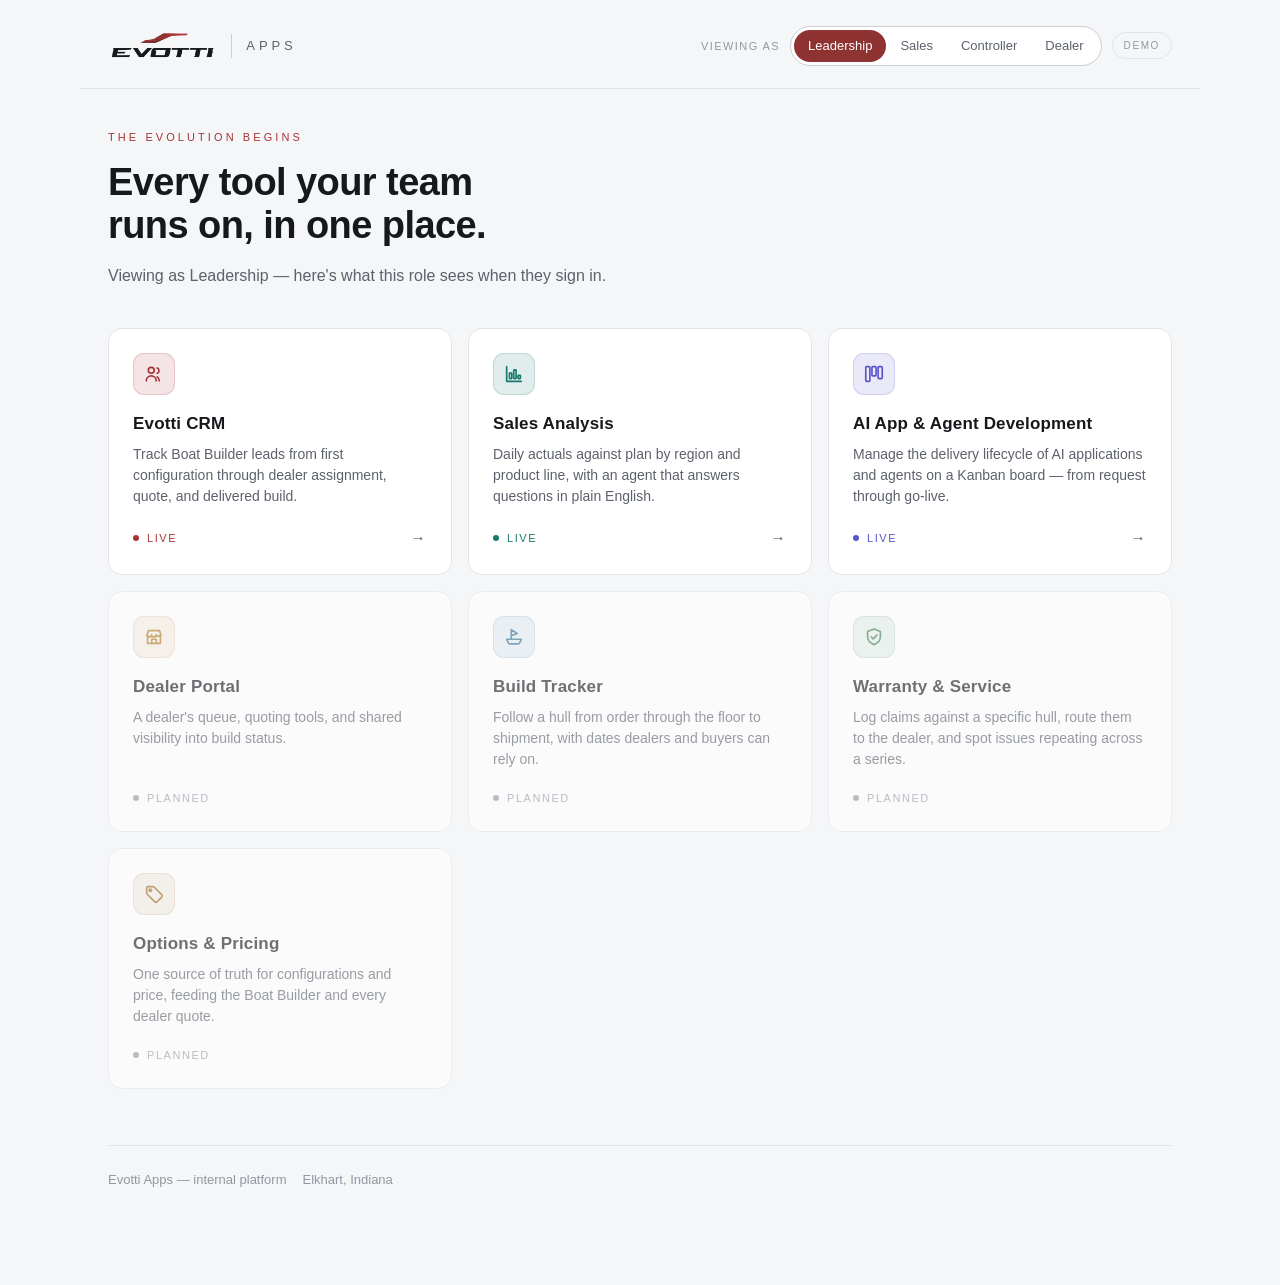
==== index.html @ b9bddeed "Sales data: add dealer grain (dealer x model x date), 10 dealers Prepare for dealer-level analysis b" ====
<!doctype html>
<html lang="en">
<head>
<meta charset="utf-8">
<meta name="viewport" content="width=device-width, initial-scale=1">
<title>Evotti Apps</title>
<meta name="description" content="Internal application platform for Evotti Boats.">
<meta name="robots" content="noindex, nofollow">
<link rel="icon" href="data:image/svg+xml,<svg xmlns='http://www.w3.org/2000/svg' viewBox='0 0 32 32'><rect width='32' height='32' rx='7' fill='%23a83435'/><text x='16' y='24' font-family='Segoe UI,Helvetica,Arial,sans-serif' font-size='21' font-weight='700' fill='%23ffffff' text-anchor='middle'>E</text></svg>">
<link rel="stylesheet" href="/platform/platform.css">
</head>
<body>

<header class="appbar">
  <a class="lockup" href="/">
    <img src="/assets/evotti-logo-black.png" alt="Evotti">
    <span class="rule"></span>
    <span class="sub">Apps</span>
  </a>
  <span class="spacer"></span>
  <div class="switcher">
    <span class="lbl">Viewing as</span>
    <span class="sw-group" id="switch"></span>
    <span class="demo-badge">Demo</span>
  </div>
</header>
<div class="appbar-line"></div>

<div class="wrap">
  <section class="hero">
    <p class="eyebrow" id="eyebrow">The Evolution Begins</p>
    <h1 id="title">Every tool your team runs on, in one place.</h1>
    <p id="sub">&nbsp;</p>
  </section>

  <div id="dealer-pick"></div>
  <main class="grid" id="tiles"></main>

  <div class="foot">
    <span>Evotti Apps &mdash; internal platform</span>
    <span>Elkhart, Indiana</span>
  </div>
</div>

<script>
  // Self-contained demo of the persona-driven platform (no login required).
  // Real access control gets wired up after the demo; this mirrors the model.
  var SVG = function (paths) {
    return '<svg viewBox="0 0 24 24" fill="none" stroke="currentColor" stroke-width="1.8" ' +
      'stroke-linecap="round" stroke-linejoin="round">' + paths + "</svg>";
  };
  var TILES = {
    crm: {
      title: "Evotti CRM",
      desc: "Track Boat Builder leads from first configuration through dealer assignment, quote, and delivered build.",
      href: "/crm/", status: "live", color: "#a83435",
      icon: SVG('<circle cx="9" cy="8" r="3.2"/><path d="M3.6 19.5a5.4 5.4 0 0 1 10.8 0"/><path d="M15.5 5.4a3.2 3.2 0 0 1 0 5.9"/><path d="M17.8 19.5a5.4 5.4 0 0 0-2.3-4.4"/>')
    },
    sales: {
      title: "Sales Analysis",
      desc: "Daily actuals against plan by region and product line, with an agent that answers questions in plain English.",
      href: "/sales/", status: "live", color: "#17786b",
      icon: SVG('<path d="M4 4v16h16"/><rect x="7" y="11" width="2.6" height="6" rx="0.6"/><rect x="11.7" y="7.5" width="2.6" height="9.5" rx="0.6"/><rect x="16.4" y="13.5" width="2.6" height="3.5" rx="0.6"/>')
    },
    voice: {
      title: "Sales — Voice",
      desc: "Ask about sales out loud and hear the answer back — the sales agent, hands-free on your phone.",
      href: "/voice/", status: "live", color: "#7a3fb0",
      icon: SVG('<rect x="9.5" y="3" width="5" height="10" rx="2.5"/><path d="M6.5 10.5a5.5 5.5 0 0 0 11 0"/><path d="M12 16v4"/><path d="M8.5 20h7"/>')
    },
    ai_dev: {
      title: "AI App & Agent Development",
      desc: "Manage the delivery lifecycle of AI applications and agents on a Kanban board — from request through go-live.",
      href: "/dev/", status: "live", color: "#5a54c9",
      icon: SVG('<rect x="3" y="4" width="4.5" height="16" rx="1"/><rect x="9.75" y="4" width="4.5" height="10" rx="1"/><rect x="16.5" y="4" width="4.5" height="13" rx="1"/>')
    },
    dealer_portal: {
      title: "Dealer Portal",
      desc: "A dealer's queue, quoting tools, and shared visibility into build status.",
      href: "#", status: "planned", color: "#b5761f",
      icon: SVG('<path d="M4.5 9.5 6 5h12l1.5 4.5"/><path d="M5 9.5v9.5h14V9.5"/><path d="M4.5 9.5a2.4 2.4 0 0 0 4.9 0 2.4 2.4 0 0 0 4.9 0 2.4 2.4 0 0 0 4.7 0"/><path d="M9.5 19v-4.5h5V19"/>')
    },
    build: {
      title: "Build Tracker",
      desc: "Follow a hull from order through the floor to shipment, with dates dealers and buyers can rely on.",
      href: "#", status: "planned", color: "#2f6f8f",
      icon: SVG('<path d="M4 14.5h16l-1.8 3.8a2 2 0 0 1-1.8 1.2H7.6a2 2 0 0 1-1.8-1.2z"/><path d="M9 14.5V4l6.5 4.2L9 10.5"/>')
    },
    warranty: {
      title: "Warranty & Service",
      desc: "Log claims against a specific hull, route them to the dealer, and spot issues repeating across a series.",
      href: "#", status: "planned", color: "#3f7d54",
      icon: SVG('<path d="M12 3.2 19 6v5.5c0 4.3-2.9 7.3-7 8.8-4.1-1.5-7-4.5-7-8.8V6z"/><path d="M9 12l2.1 2.1L15.2 10"/>')
    },
    pricing: {
      title: "Options & Pricing",
      desc: "One source of truth for configurations and price, feeding the Boat Builder and every dealer quote.",
      href: "#", status: "planned", color: "#9a6b1f",
      icon: SVG('<path d="M20.4 12.7 12.3 4.6a2 2 0 0 0-1.4-.6H5a1 1 0 0 0-1 1v5.9a2 2 0 0 0 .6 1.4l8.1 8.1a2 2 0 0 0 2.8 0l4.9-4.9a2 2 0 0 0 0-2.8z"/><circle cx="8" cy="8" r="1.3"/>')
    }
  };

  var PERSONAS = [
    { key: "leadership", name: "Leadership",          dealer: false, tiles: ["crm", "sales", "ai_dev", "dealer_portal", "build", "warranty", "pricing"] },
    { key: "sales",      name: "Sales",               dealer: false, tiles: ["crm", "sales", "ai_dev", "dealer_portal", "pricing"] },
    { key: "controller", name: "Controller",          dealer: false, tiles: ["sales", "ai_dev", "build", "warranty", "pricing"] },
    { key: "dealer",     name: "Dealer",              dealer: true,  tiles: ["build", "warranty", "pricing"] }
  ];

  var DEALERS = [
    { name: "Great Lakes Marine",  region: "Great Lakes", city: "Elkhart",       state: "IN" },
    { name: "Northwind Boatworks", region: "Great Lakes", city: "Traverse City", state: "MI" },
    { name: "Harborline Boats",    region: "Southeast",   city: "Charleston",    state: "SC" },
    { name: "Palmetto Marine",     region: "Southeast",   city: "Savannah",      state: "GA" },
    { name: "Gulf Coast Yachts",   region: "Gulf",        city: "Tampa",         state: "FL" },
    { name: "Bayou Marine Group",  region: "Gulf",        city: "New Orleans",   state: "LA" },
    { name: "Bay State Marine",    region: "Northeast",   city: "Newport",       state: "RI" },
    { name: "Cape & Isles Boats",  region: "Northeast",   city: "Portland",      state: "ME" },
    { name: "Cascade Watersports", region: "West",        city: "Seattle",       state: "WA" },
    { name: "Pacific Edge Marine", region: "West",        city: "Portland",      state: "OR" }
  ];

  var current = "leadership", dealerIdx = 0;
  var $ = function (id) { return document.getElementById(id); };

  function esc(s) {
    return String(s == null ? "" : s).replace(/[&<>"]/g, function (c) {
      return { "&": "&amp;", "<": "&lt;", ">": "&gt;", '"': "&quot;" }[c];
    });
  }

  function persona(key) {
    for (var i = 0; i < PERSONAS.length; i++) if (PERSONAS[i].key === key) return PERSONAS[i];
  }

  function renderSwitch() {
    $("switch").innerHTML = PERSONAS.map(function (p) {
      return '<button class="sw-btn' + (p.key === current ? " active" : "") +
        '" data-k="' + p.key + '">' + esc(p.name) + "</button>";
    }).join("");
    Array.prototype.forEach.call(document.querySelectorAll(".sw-btn"), function (b) {
      b.onclick = function () { current = b.getAttribute("data-k"); render(); };
    });
  }

  function render() {
    renderSwitch();
    var p = persona(current);
    if (p.dealer) return renderDealer(p);

    $("eyebrow").textContent = "The Evolution Begins";
    $("title").textContent = "Every tool your team runs on, in one place.";
    $("sub").textContent = "Viewing as " + p.name + " — here's what this role sees when they sign in.";
    $("dealer-pick").innerHTML = "";
    renderTiles(p.tiles);
  }

  function renderDealer(p) {
    var d = DEALERS[dealerIdx];
    $("eyebrow").textContent = d.region + " · Dealer Portal";
    $("title").textContent = d.name;
    $("sub").textContent = "What a dealer sees when they log in — their queue, builds in progress, and warranty activity for " + d.name + ".";
    $("dealer-pick").innerHTML =
      '<div class="dealer-pick">Dealer <select id="dsel">' +
      DEALERS.map(function (dd, i) {
        return '<option value="' + i + '"' + (i === dealerIdx ? " selected" : "") + ">" +
          esc(dd.name + " · " + dd.region) + "</option>";
      }).join("") + "</select></div>";
    $("dsel").onchange = function () { dealerIdx = +this.value; render(); };
    renderTiles(p.tiles);
  }

  function renderTiles(keys) {
    $("tiles").innerHTML = keys.map(function (k) {
      var t = TILES[k]; if (!t) return "";
      var live = t.status === "live";
      var style = t.color ? ' style="--tile:' + t.color + '"' : "";
      var inner =
        (t.icon ? '<div class="tile-icon">' + t.icon + "</div>" : "") +
        "<h2>" + esc(t.title) + "</h2><p>" + esc(t.desc) + "</p>" +
        '<footer><span class="dot"></span> ' + (live ? "Live" : "Planned") +
        (live ? '<span class="arrow">&rarr;</span>' : "") + "</footer>";
      return live
        ? '<a class="tile live"' + style + ' href="' + t.href + '">' + inner + "</a>"
        : '<div class="tile soon"' + style + ">" + inner + "</div>";
    }).join("");
  }

  render();
</script>
</body>
</html>
---- platform/platform.css ----
/* =============================================================================
   Evotti App Platform — shared shell (light theme, brand crimson)
   ============================================================================= */

:root {
  --bg: #f5f6f8;
  --surface: #ffffff;
  --surface-hi: #eef0f3;
  --border: #e2e4ea;
  --border-hi: #cbced6;
  --text: #16181c;
  --muted: #5c616b;
  --faint: #9297a1;
  --accent: #a83435;
  --accent-deep: #8e3332;
  --radius: 14px;
}

* { box-sizing: border-box; }
/* Author display rules (label/select) would otherwise defeat the attribute. */
[hidden] { display: none !important; }

body {
  margin: 0;
  background: var(--bg);
  color: var(--text);
  font-family: -apple-system, BlinkMacSystemFont, "Segoe UI", Inter, Roboto,
               Helvetica, Arial, sans-serif;
  -webkit-font-smoothing: antialiased;
  line-height: 1.5;
}
a { color: inherit; }

.wrap { max-width: 1120px; margin: 0 auto; padding: 0 28px 96px; }

/* ---------------------------------------------------------------- header -- */

.appbar {
  display: flex; align-items: center; gap: 16px;
  max-width: 1120px; margin: 0 auto; padding: 26px 28px 22px;
}
.lockup { display: flex; align-items: center; gap: 14px; text-decoration: none; }
.lockup img { height: 34px; width: auto; display: block; }
.lockup .rule { width: 1px; height: 24px; background: var(--border-hi); }
.lockup .sub {
  font-size: 13px; font-weight: 300; letter-spacing: 0.30em;
  text-transform: uppercase; color: var(--muted);
}
.appbar .spacer { margin-left: auto; }

/* Demo persona switcher */
.switcher { display: flex; align-items: center; gap: 10px; flex-wrap: wrap; }
.switcher .lbl {
  font-size: 11px; letter-spacing: 0.13em; text-transform: uppercase; color: var(--faint);
}
.sw-group {
  display: inline-flex; background: var(--surface);
  border: 1px solid var(--border-hi); border-radius: 999px; padding: 3px;
}
.sw-btn {
  font: inherit; font-size: 13px; cursor: pointer; border: none; background: none;
  color: var(--muted); padding: 6px 14px; border-radius: 999px;
  transition: background 0.14s ease, color 0.14s ease;
}
.sw-btn:hover { color: var(--text); }
.sw-btn.active { background: var(--accent-deep); color: #fff; }
.demo-badge {
  font-size: 10px; letter-spacing: 0.16em; text-transform: uppercase; color: var(--faint);
  border: 1px solid var(--border); border-radius: 999px; padding: 5px 11px; white-space: nowrap;
}
.dealer-pick {
  display: inline-flex; align-items: center; gap: 8px; margin-bottom: 22px;
  font-size: 12px; letter-spacing: 0.06em; text-transform: uppercase; color: var(--faint);
}
.dealer-pick select { width: auto; text-transform: none; letter-spacing: normal; font-size: 14px; padding: 8px 12px; }

.usermenu { display: flex; align-items: center; gap: 14px; }
.um-id { display: flex; flex-direction: column; align-items: flex-end; line-height: 1.25; }
.um-name { font-size: 13px; font-weight: 600; }
.um-role {
  font-size: 10px; letter-spacing: 0.14em; text-transform: uppercase; color: var(--accent);
}
.um-link {
  font-size: 12px; letter-spacing: 0.14em; text-transform: uppercase; color: var(--muted);
  text-decoration: none; border: 1px solid var(--border); border-radius: 999px; padding: 6px 13px;
}
.um-link:hover { color: var(--text); border-color: var(--muted); }
.um-out {
  font: inherit; font-size: 13px; cursor: pointer;
  border: 1px solid var(--border-hi); background: var(--surface); color: var(--muted);
  border-radius: 9px; padding: 7px 14px;
}
.um-out:hover { color: var(--accent); border-color: var(--accent-deep); }

.appbar-line { border-top: 1px solid var(--border); max-width: 1120px; margin: 0 auto; }

/* ------------------------------------------------------------------ hero -- */

.hero { padding: 40px 0 40px; }
.hero .eyebrow {
  font-size: 11px; letter-spacing: 0.28em; text-transform: uppercase;
  color: var(--accent); margin: 0 0 16px;
}
.hero h1 {
  margin: 0; font-size: clamp(26px, 4vw, 38px); font-weight: 700;
  letter-spacing: -0.015em; line-height: 1.14; max-width: 20ch;
}
.hero p { margin: 16px 0 0; color: var(--muted); font-size: 16px; max-width: 56ch; }

/* ----------------------------------------------------------------- tiles -- */

.grid {
  display: grid; grid-template-columns: repeat(auto-fill, minmax(280px, 1fr)); gap: 16px;
}
.tile {
  display: flex; flex-direction: column; background: var(--surface);
  border: 1px solid var(--border); border-radius: var(--radius);
  padding: 24px; min-height: 180px; text-decoration: none; color: inherit;
  transition: transform 0.18s ease, border-color 0.18s ease, background 0.18s ease;
}
a.tile:hover, a.tile:focus-visible {
  background: var(--surface-hi);
  border-color: color-mix(in srgb, var(--tile, var(--accent)) 50%, var(--border-hi));
  box-shadow: 0 8px 24px color-mix(in srgb, var(--tile, var(--accent)) 14%, transparent);
  transform: translateY(-3px); outline: none;
}
a.tile:focus-visible { border-color: var(--tile, var(--accent)); }
.tile.soon { opacity: 0.6; cursor: default; }
.tile-icon {
  width: 42px; height: 42px; border-radius: 11px; display: grid; place-items: center;
  background: color-mix(in srgb, var(--tile, var(--accent)) 13%, transparent);
  color: var(--tile, var(--accent)); margin-bottom: 16px;
  box-shadow: inset 0 0 0 1px color-mix(in srgb, var(--tile, var(--accent)) 18%, transparent);
}
.tile-icon svg { width: 22px; height: 22px; }
.tile h2 { margin: 0 0 8px; font-size: 17px; font-weight: 650; letter-spacing: 0.01em; }
.tile p { margin: 0; color: var(--muted); font-size: 14px; }
.tile footer {
  margin-top: auto; padding-top: 20px; display: flex; align-items: center; gap: 8px;
  font-size: 11px; letter-spacing: 0.14em; text-transform: uppercase; color: var(--faint);
}
.dot { width: 6px; height: 6px; border-radius: 50%; background: currentColor; }
.tile.live footer { color: var(--tile, var(--accent)); }
.arrow { margin-left: auto; color: var(--muted); font-size: 15px; transition: transform 0.18s ease; }
a.tile:hover .arrow { transform: translateX(3px); }

.foot {
  margin-top: 56px; padding-top: 24px; border-top: 1px solid var(--border);
  font-size: 13px; color: var(--faint); display: flex; flex-wrap: wrap; gap: 8px 16px;
}

/* ------------------------------------------------------------------ auth -- */

.auth-wrap { min-height: 100vh; display: grid; place-items: center; padding: 28px; }
.auth-card {
  width: min(400px, 100%); background: var(--surface);
  border: 1px solid var(--border); border-radius: 16px; padding: 32px;
}
.auth-logo { display: flex; align-items: center; gap: 14px; margin-bottom: 22px; }
.auth-logo img { height: 30px; }
.auth-logo .sub {
  font-size: 12px; letter-spacing: 0.28em; text-transform: uppercase; color: var(--muted);
}
.auth-card h1 { margin: 0 0 4px; font-size: 20px; font-weight: 650; }
.auth-card .lead { margin: 0 0 22px; color: var(--muted); font-size: 14px; }

label {
  display: grid; gap: 6px; margin-bottom: 14px;
  font-size: 11px; letter-spacing: 0.13em; text-transform: uppercase; color: var(--faint);
}
input, select {
  font: inherit; font-size: 15px; letter-spacing: normal; text-transform: none;
  color: var(--text); background: var(--bg); border: 1px solid var(--border-hi);
  border-radius: 9px; padding: 11px 13px; width: 100%;
}
input:focus, select:focus { outline: none; border-color: var(--accent); }

.btn {
  font: inherit; font-size: 14px; padding: 11px 18px; border-radius: 10px;
  border: 1px solid var(--border-hi); background: var(--surface); color: var(--text); cursor: pointer;
  transition: background 0.15s ease, border-color 0.15s ease;
}
.btn:hover { background: var(--surface-hi); border-color: var(--muted); }
.btn.primary { background: var(--accent-deep); border-color: var(--accent-deep); color: #fff; }
.btn.primary:hover { background: var(--accent); border-color: var(--accent); }
.btn.block { width: 100%; }
.btn.sm { padding: 7px 12px; font-size: 13px; }
.btn.danger:hover { color: var(--accent); border-color: var(--accent-deep); }

.formmsg { font-size: 13px; margin-top: 12px; min-height: 18px; }
.formmsg.err { color: var(--accent); }
.formmsg.ok { color: #2f7d4f; }

/* ----------------------------------------------------------------- admin -- */

.section-head { display: flex; align-items: flex-end; gap: 14px; margin: 14px 0 20px; }
.section-head h1 { margin: 0; font-size: 24px; font-weight: 650; }
.section-head .sub { color: var(--faint); font-size: 14px; padding-bottom: 3px; }
.section-head .spacer { margin-left: auto; }

.card {
  background: var(--surface); border: 1px solid var(--border);
  border-radius: var(--radius); padding: 22px; margin-bottom: 18px;
}
.card h2 {
  margin: 0 0 16px; font-size: 12px; letter-spacing: 0.16em; text-transform: uppercase;
  color: var(--faint); font-weight: 600;
}
.form-grid { display: grid; grid-template-columns: 1fr 1fr; gap: 14px; }
.form-grid label { margin-bottom: 0; }
@media (max-width: 620px) { .form-grid { grid-template-columns: 1fr; } }
.form-actions { display: flex; gap: 9px; align-items: center; margin-top: 16px; }

.tbl-wrap { overflow-x: auto; }
table.tbl { width: 100%; border-collapse: collapse; font-size: 14px; }
table.tbl th, table.tbl td { text-align: left; padding: 11px 12px; white-space: nowrap; }
table.tbl thead th {
  font-size: 11px; letter-spacing: 0.08em; text-transform: uppercase; color: var(--faint);
  font-weight: 600; border-bottom: 1px solid var(--border);
}
table.tbl tbody td { border-bottom: 1px solid var(--border); }
table.tbl tbody tr:hover td { background: var(--surface-hi); }

.pill {
  display: inline-flex; align-items: center; font-size: 11px; letter-spacing: 0.06em;
  text-transform: uppercase; padding: 3px 10px; border-radius: 999px;
  border: 1px solid var(--border-hi); color: var(--muted);
}
.pill.leadership { color: var(--accent); border-color: var(--accent-deep); background: rgba(168,52,53,0.08); }

@media (prefers-reduced-motion: reduce) { * { transition: none !important; } }
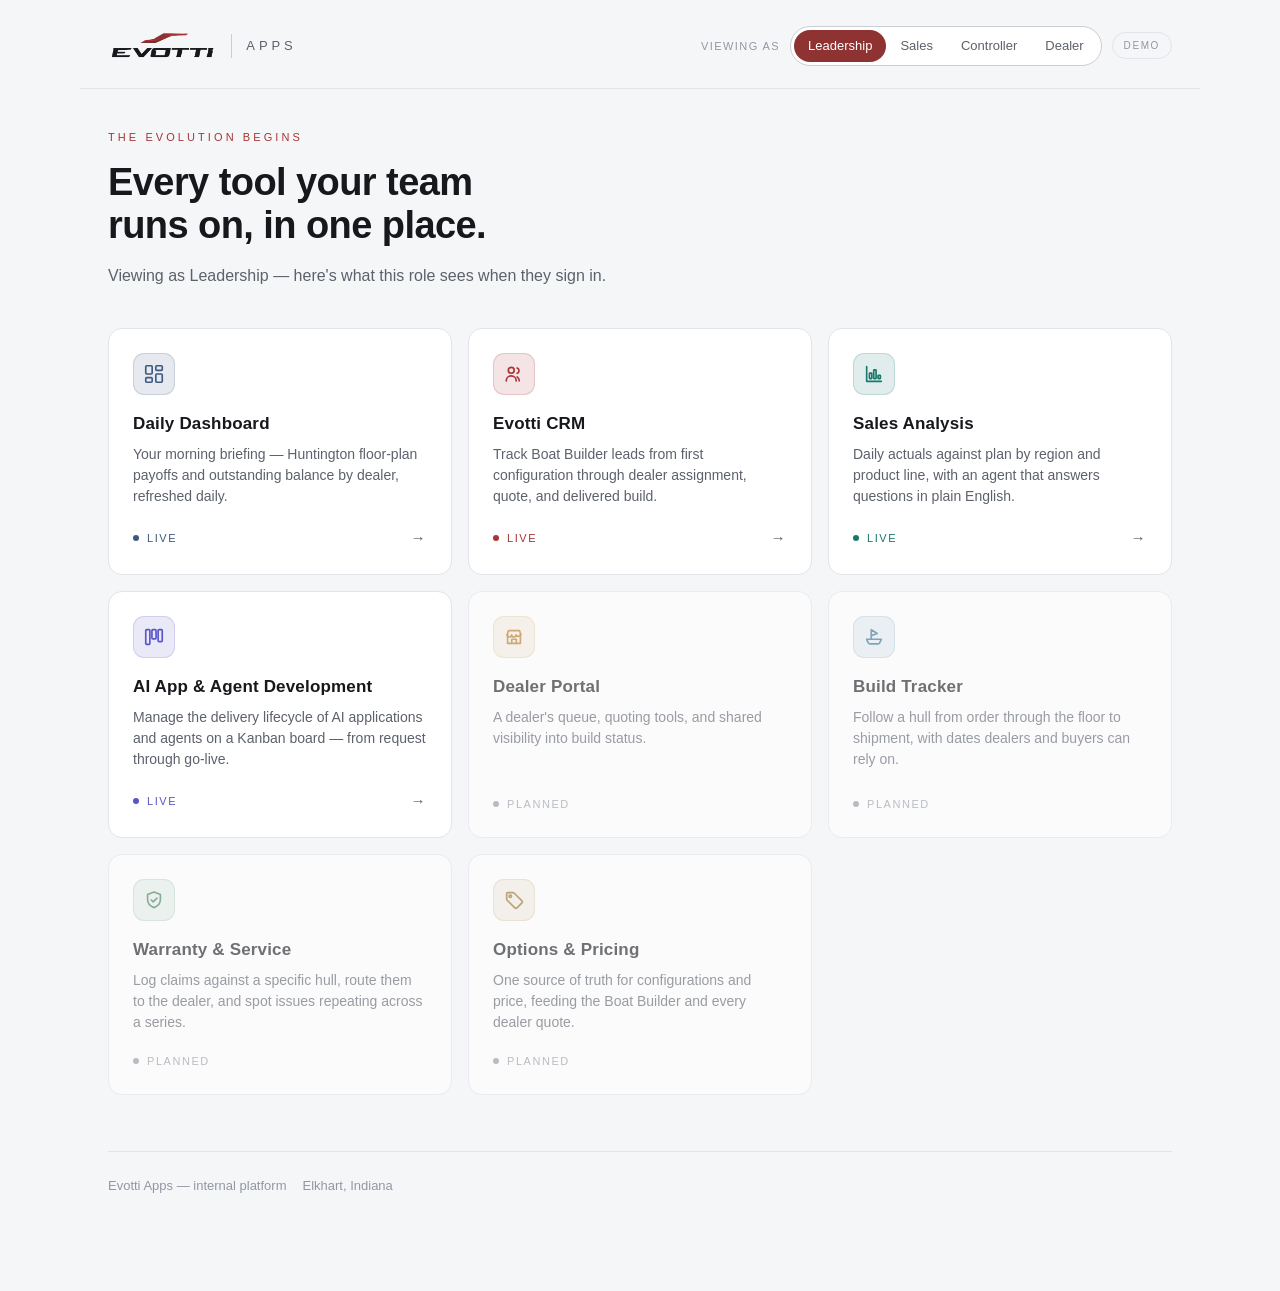
==== commit 3c8781b5: "Add persona dashboard: Huntington floor-plan payoffs & balance New daily-briefing dashboard app (van" ====
--- a/index.html
+++ b/index.html
@@ -50,6 +50,12 @@
       'stroke-linecap="round" stroke-linejoin="round">' + paths + "</svg>";
   };
   var TILES = {
+    dashboard: {
+      title: "Daily Dashboard",
+      desc: "Your morning briefing — Huntington floor-plan payoffs and outstanding balance by dealer, refreshed daily.",
+      href: "/dashboard/", status: "live", color: "#3d5a80",
+      icon: SVG('<rect x="3" y="3" width="7" height="9" rx="1"/><rect x="14" y="3" width="7" height="5" rx="1"/><rect x="14" y="12" width="7" height="9" rx="1"/><rect x="3" y="16" width="7" height="5" rx="1"/>')
+    },
     crm: {
       title: "Evotti CRM",
       desc: "Track Boat Builder leads from first configuration through dealer assignment, quote, and delivered build.",
@@ -101,10 +107,10 @@
   };
 
   var PERSONAS = [
-    { key: "leadership", name: "Leadership",          dealer: false, tiles: ["crm", "sales", "ai_dev", "dealer_portal", "build", "warranty", "pricing"] },
+    { key: "leadership", name: "Leadership",          dealer: false, tiles: ["dashboard", "crm", "sales", "ai_dev", "dealer_portal", "build", "warranty", "pricing"] },
     { key: "sales",      name: "Sales",               dealer: false, tiles: ["crm", "sales", "ai_dev", "dealer_portal", "pricing"] },
-    { key: "controller", name: "Controller",          dealer: false, tiles: ["sales", "ai_dev", "build", "warranty", "pricing"] },
-    { key: "dealer",     name: "Dealer",              dealer: true,  tiles: ["build", "warranty", "pricing"] }
+    { key: "controller", name: "Controller",          dealer: false, tiles: ["dashboard", "sales", "ai_dev", "build", "warranty", "pricing"] },
+    { key: "dealer",     name: "Dealer",              dealer: true,  tiles: ["dashboard", "build", "warranty", "pricing"] }
   ];
 
   var DEALERS = [
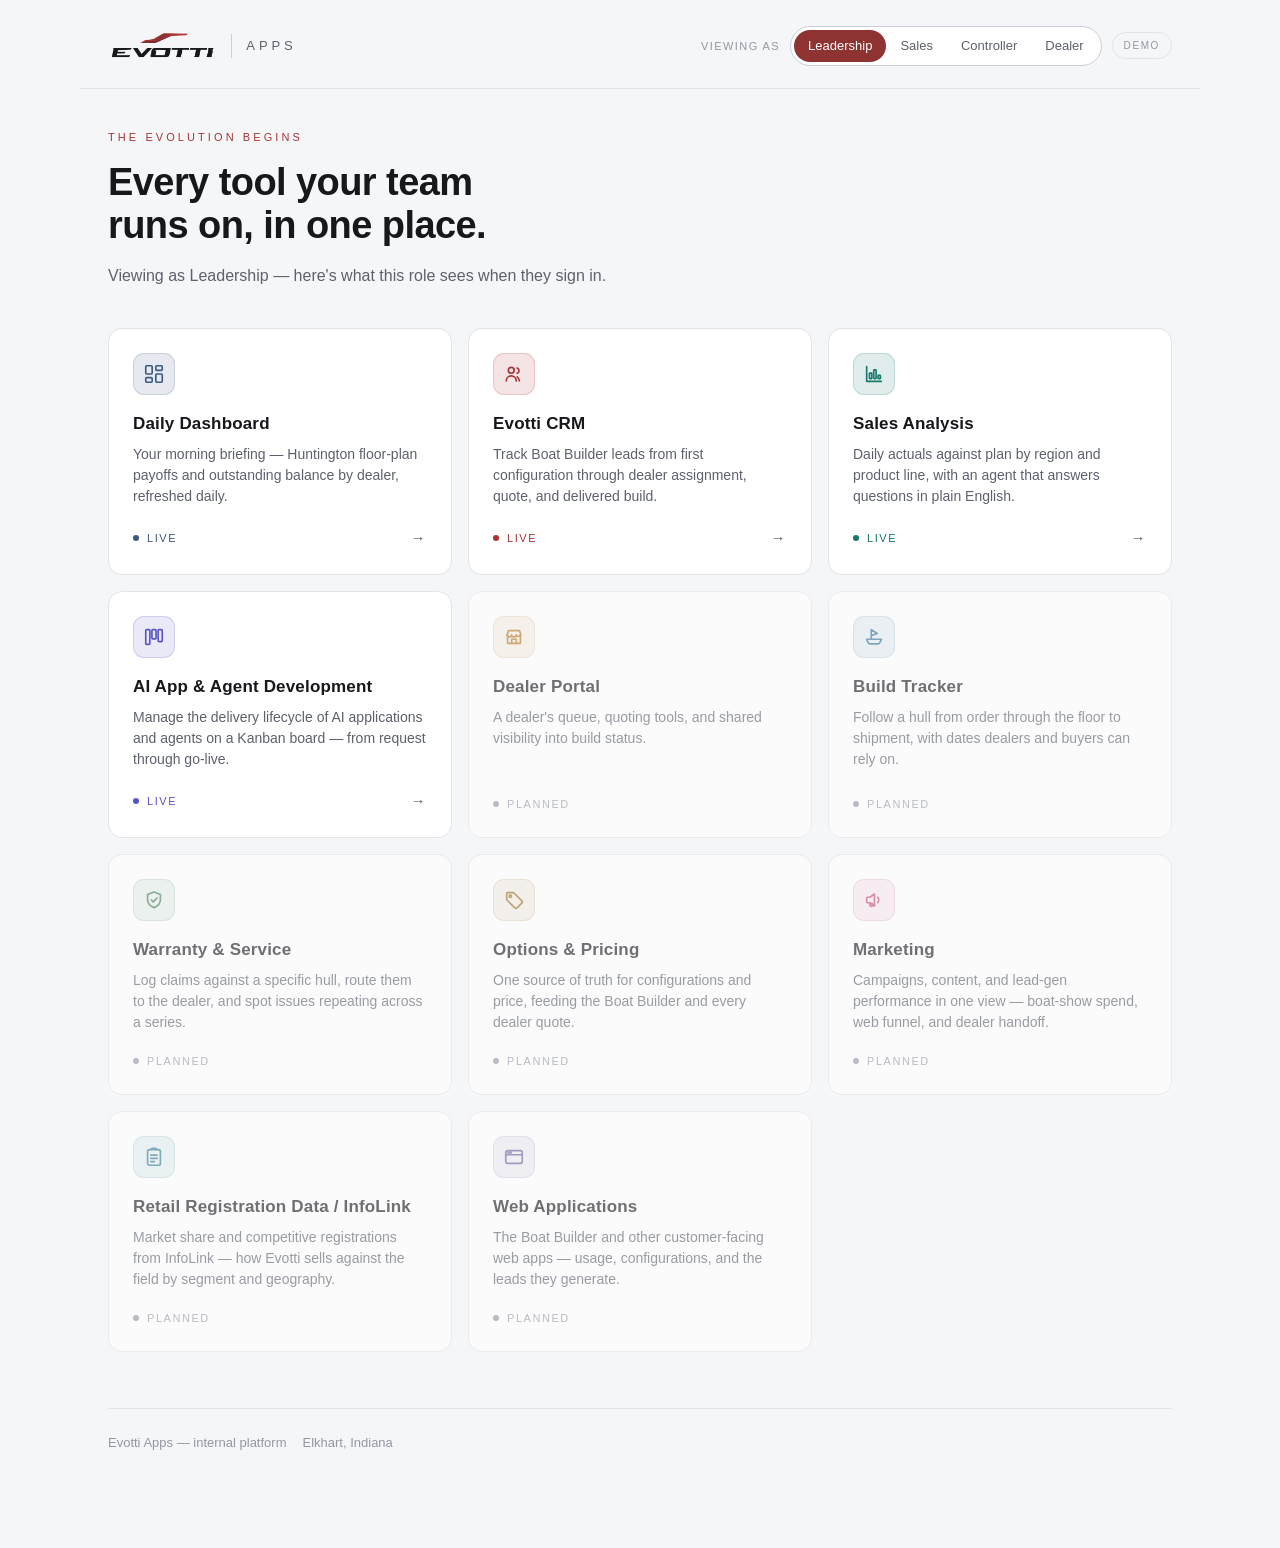
==== commit dc3e2d3f: "Launcher: add Marketing, InfoLink, and Web Applications placeholder tiles Three more planned tiles o" ====
--- a/index.html
+++ b/index.html
@@ -103,27 +103,49 @@
       desc: "One source of truth for configurations and price, feeding the Boat Builder and every dealer quote.",
       href: "#", status: "planned", color: "#9a6b1f",
       icon: SVG('<path d="M20.4 12.7 12.3 4.6a2 2 0 0 0-1.4-.6H5a1 1 0 0 0-1 1v5.9a2 2 0 0 0 .6 1.4l8.1 8.1a2 2 0 0 0 2.8 0l4.9-4.9a2 2 0 0 0 0-2.8z"/><circle cx="8" cy="8" r="1.3"/>')
+    },
+    marketing: {
+      title: "Marketing",
+      desc: "Campaigns, content, and lead-gen performance in one view — boat-show spend, web funnel, and dealer handoff.",
+      href: "#", status: "planned", color: "#c2497a",
+      icon: SVG('<path d="M4 10v4a1 1 0 0 0 1 1h2.5l5 3.5v-13L7.5 9H5a1 1 0 0 0-1 1z"/><path d="M16 9.2a4 4 0 0 1 0 5.6"/><path d="M7.5 15v2.6a1.4 1.4 0 0 0 2.8 0V16"/>')
+    },
+    infolink: {
+      title: "Retail Registration Data / InfoLink",
+      desc: "Market share and competitive registrations from InfoLink — how Evotti sells against the field by segment and geography.",
+      href: "#", status: "planned", color: "#2f7d8f",
+      icon: SVG('<rect x="5" y="4" width="14" height="17" rx="2"/><path d="M9 4a1.5 1.5 0 0 1 1.5-1.5h3A1.5 1.5 0 0 1 15 4"/><path d="M8.5 10h7"/><path d="M8.5 13.5h7"/><path d="M8.5 17h4"/>')
+    },
+    web_apps: {
+      title: "Web Applications",
+      desc: "The Boat Builder and other customer-facing web apps — usage, configurations, and the leads they generate.",
+      href: "#", status: "planned", color: "#6b5b95",
+      icon: SVG('<rect x="3" y="5" width="18" height="14" rx="2"/><path d="M3 9.5h18"/><circle cx="6" cy="7.2" r="0.6"/><circle cx="8.4" cy="7.2" r="0.6"/>')
     }
   };
 
   var PERSONAS = [
-    { key: "leadership", name: "Leadership",          dealer: false, tiles: ["dashboard", "crm", "sales", "ai_dev", "dealer_portal", "build", "warranty", "pricing"] },
-    { key: "sales",      name: "Sales",               dealer: false, tiles: ["crm", "sales", "ai_dev", "dealer_portal", "pricing"] },
+    { key: "leadership", name: "Leadership",          dealer: false, tiles: ["dashboard", "crm", "sales", "ai_dev", "dealer_portal", "build", "warranty", "pricing", "marketing", "infolink", "web_apps"] },
+    { key: "sales",      name: "Sales",               dealer: false, tiles: ["dashboard", "crm", "sales", "ai_dev", "dealer_portal", "pricing", "marketing", "infolink", "web_apps"] },
     { key: "controller", name: "Controller",          dealer: false, tiles: ["dashboard", "sales", "ai_dev", "build", "warranty", "pricing"] },
     { key: "dealer",     name: "Dealer",              dealer: true,  tiles: ["dashboard", "build", "warranty", "pricing"] }
   ];
 
   var DEALERS = [
-    { name: "Great Lakes Marine",  region: "Great Lakes", city: "Elkhart",       state: "IN" },
-    { name: "Northwind Boatworks", region: "Great Lakes", city: "Traverse City", state: "MI" },
-    { name: "Harborline Boats",    region: "Southeast",   city: "Charleston",    state: "SC" },
-    { name: "Palmetto Marine",     region: "Southeast",   city: "Savannah",      state: "GA" },
-    { name: "Gulf Coast Yachts",   region: "Gulf",        city: "Tampa",         state: "FL" },
-    { name: "Bayou Marine Group",  region: "Gulf",        city: "New Orleans",   state: "LA" },
-    { name: "Bay State Marine",    region: "Northeast",   city: "Newport",       state: "RI" },
-    { name: "Cape & Isles Boats",  region: "Northeast",   city: "Portland",      state: "ME" },
-    { name: "Cascade Watersports", region: "West",        city: "Seattle",       state: "WA" },
-    { name: "Pacific Edge Marine", region: "West",        city: "Portland",      state: "OR" }
+    { name: "Great Lakes Marine",  region: "Payne",    city: "Elkhart",       state: "IN" },
+    { name: "Northwind Boatworks", region: "Payne",    city: "Traverse City", state: "MI" },
+    { name: "Harborline Boats",    region: "Good",     city: "Charleston",    state: "SC" },
+    { name: "Palmetto Marine",     region: "Good",     city: "Savannah",      state: "GA" },
+    { name: "Gulf Coast Yachts",   region: "Girten",   city: "Tampa",         state: "FL" },
+    { name: "Bayou Marine Group",  region: "Girten",   city: "New Orleans",   state: "LA" },
+    { name: "Bay State Marine",    region: "Wyland",   city: "Newport",       state: "RI" },
+    { name: "Cape & Isles Boats",  region: "Wyland",   city: "Portland",      state: "ME" },
+    { name: "Cascade Watersports", region: "Robinson", city: "Seattle",       state: "WA" },
+    { name: "Pacific Edge Marine", region: "Robinson", city: "Portland",      state: "OR" },
+    { name: "Summit Marine",       region: "Cooper",   city: "Denver",        state: "CO" },
+    { name: "Riverbend Boats",     region: "Cooper",   city: "Nashville",     state: "TN" },
+    { name: "Anchor Bay Marine",   region: "Canada",   city: "Toronto",       state: "ON" },
+    { name: "Maple Leaf Marine",   region: "Canada",   city: "Vancouver",     state: "BC" }
   ];
 
   var current = "leadership", dealerIdx = 0;
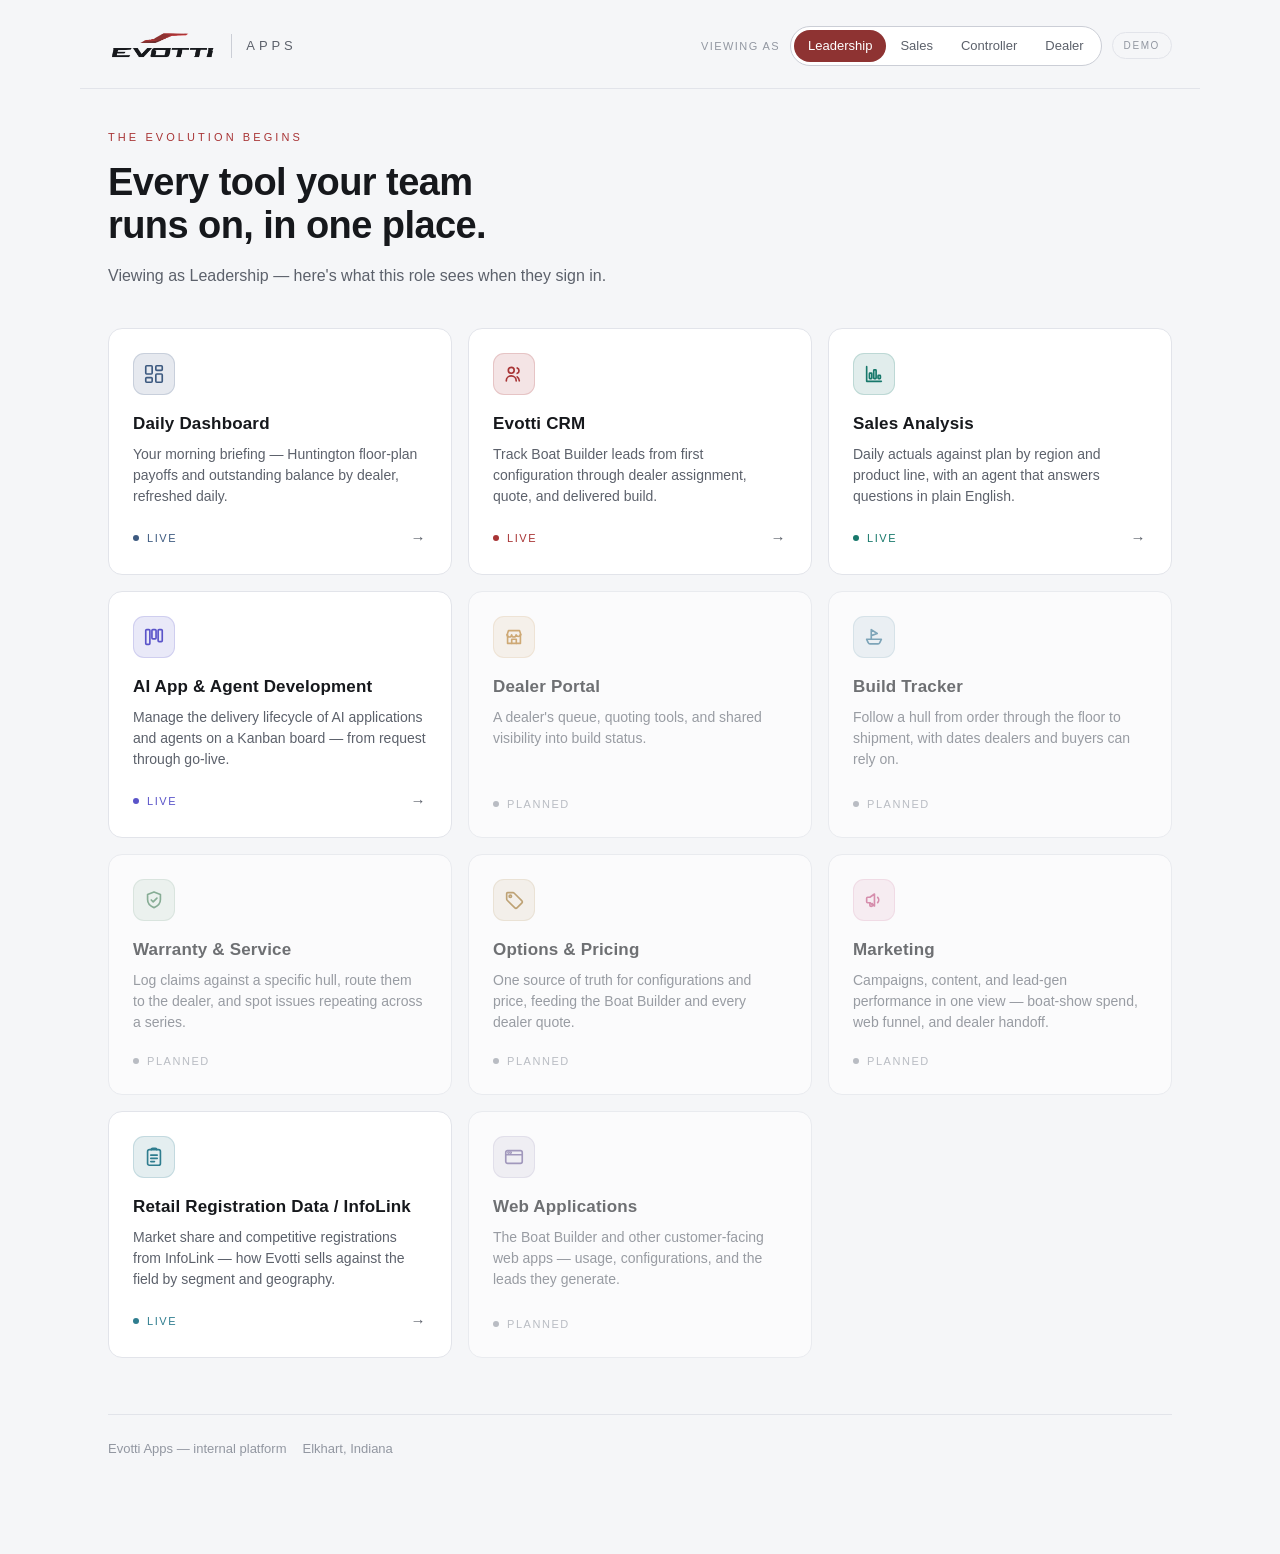
==== commit 76b91590: "Add InfoLink market-intel report, page, and agent; wire the tile live Create a reports/ directory fo" ====
--- a/index.html
+++ b/index.html
@@ -113,7 +113,7 @@
     infolink: {
       title: "Retail Registration Data / InfoLink",
       desc: "Market share and competitive registrations from InfoLink — how Evotti sells against the field by segment and geography.",
-      href: "#", status: "planned", color: "#2f7d8f",
+      href: "/infolink/", status: "live", color: "#2f7d8f",
       icon: SVG('<rect x="5" y="4" width="14" height="17" rx="2"/><path d="M9 4a1.5 1.5 0 0 1 1.5-1.5h3A1.5 1.5 0 0 1 15 4"/><path d="M8.5 10h7"/><path d="M8.5 13.5h7"/><path d="M8.5 17h4"/>')
     },
     web_apps: {
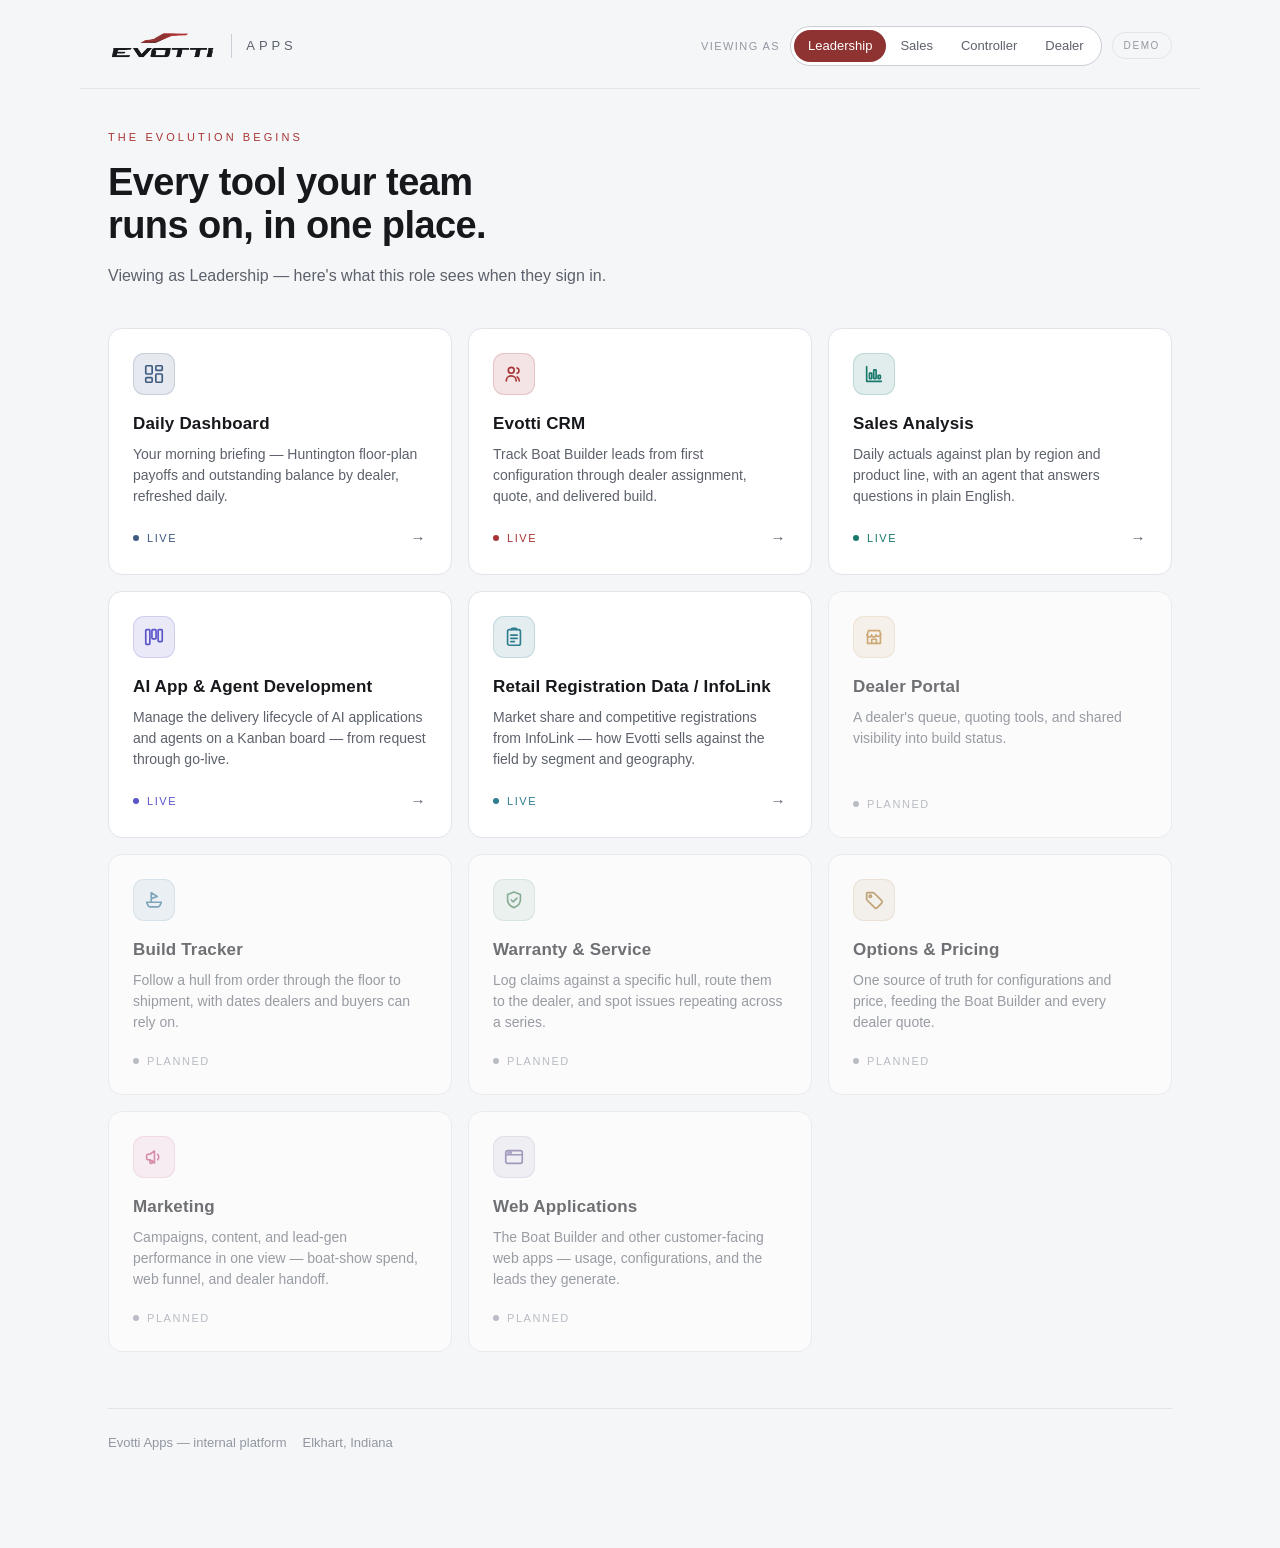
==== commit e665dd2b: "Launcher: sort live tiles to the top of the app grid Stable-sort each persona's tiles so live apps l" ====
--- a/index.html
+++ b/index.html
@@ -199,6 +199,12 @@
   }
 
   function renderTiles(keys) {
+    // Live tiles first (stable — keeps each group's existing order), planned after.
+    keys = keys.slice().sort(function (a, b) {
+      var la = TILES[a] && TILES[a].status === "live" ? 0 : 1;
+      var lb = TILES[b] && TILES[b].status === "live" ? 0 : 1;
+      return la - lb;
+    });
     $("tiles").innerHTML = keys.map(function (k) {
       var t = TILES[k]; if (!t) return "";
       var live = t.status === "live";
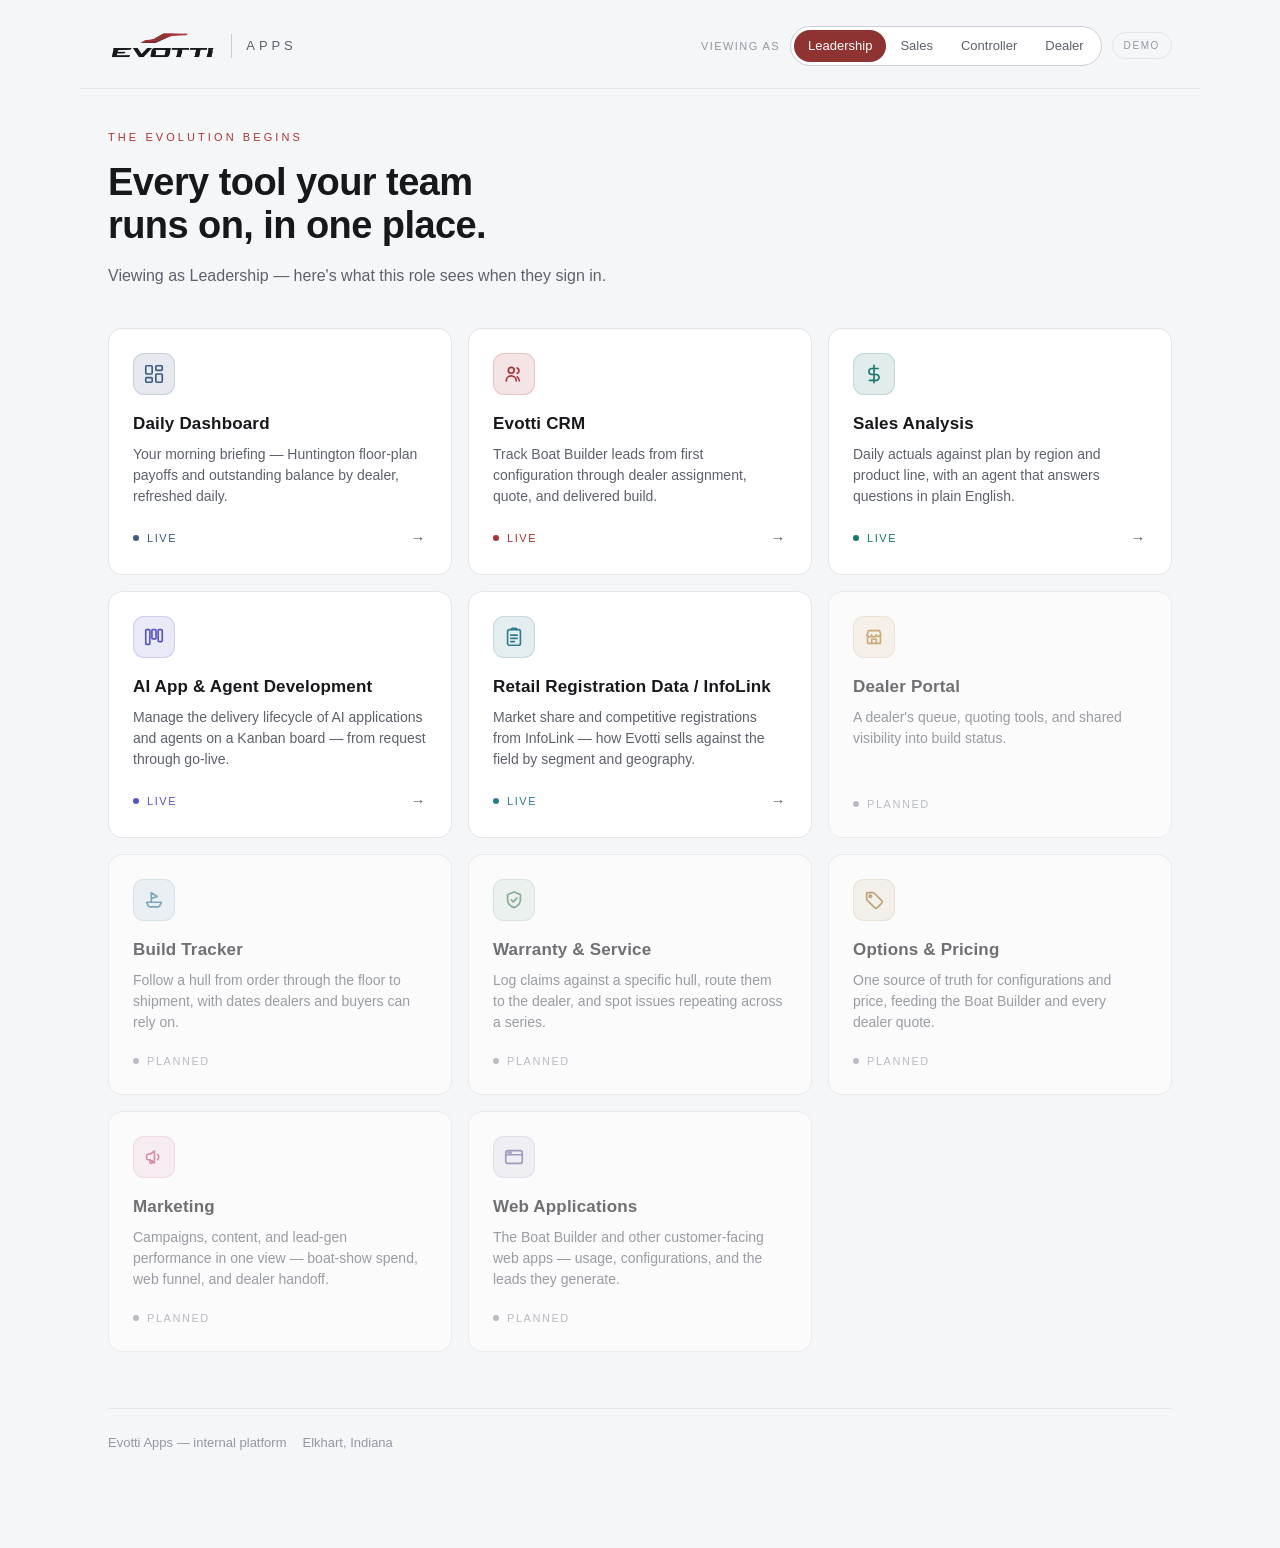
==== commit 2dd2e639: "Launcher: use a dollar-sign icon on the Sales Analysis tile Co-Authored-By: Claude Opus 4.8 <noreply" ====
--- a/index.html
+++ b/index.html
@@ -66,7 +66,7 @@
       title: "Sales Analysis",
       desc: "Daily actuals against plan by region and product line, with an agent that answers questions in plain English.",
       href: "/sales/", status: "live", color: "#17786b",
-      icon: SVG('<path d="M4 4v16h16"/><rect x="7" y="11" width="2.6" height="6" rx="0.6"/><rect x="11.7" y="7.5" width="2.6" height="9.5" rx="0.6"/><rect x="16.4" y="13.5" width="2.6" height="3.5" rx="0.6"/>')
+      icon: SVG('<line x1="12" y1="2.5" x2="12" y2="21.5"/><path d="M16.5 6H9.75a3.25 3.25 0 0 0 0 6.5h4.5a3.25 3.25 0 0 1 0 6.5H7"/>')
     },
     voice: {
       title: "Sales — Voice",
